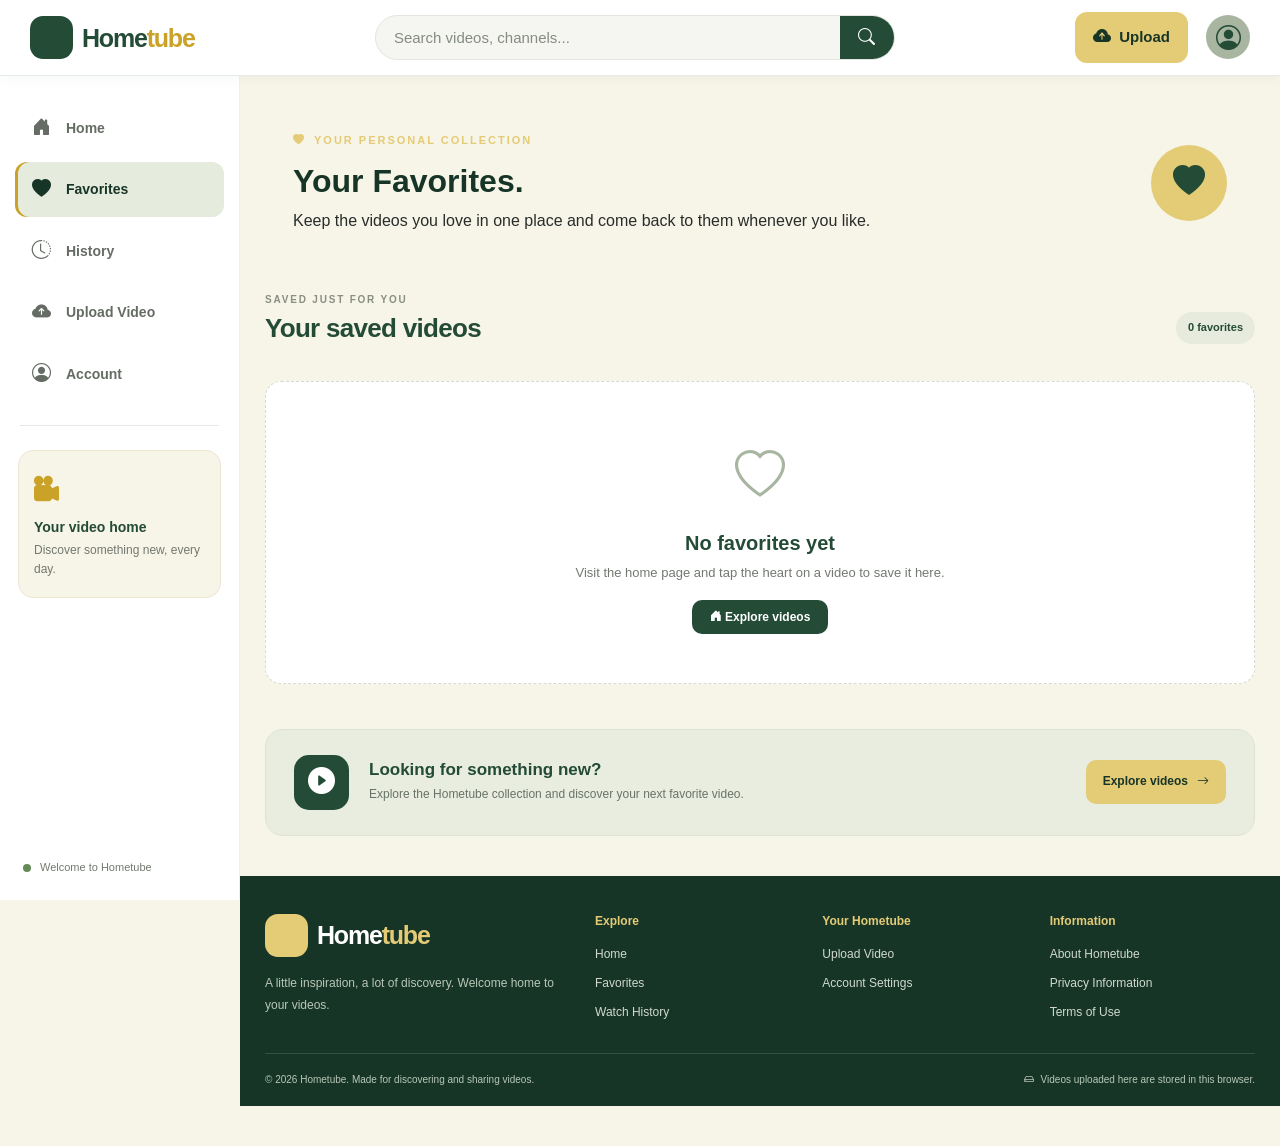
==== favorites.html @ 98486dd2 "first commit" ====
<!DOCTYPE html>
<html lang="en">

<head>
    <meta charset="UTF-8">
    <meta name="viewport" content="width=device-width, initial-scale=1.0">

    <title>Favorites | Hometube</title>
    <meta name="description" content="Watch your favorite videos saved on Hometube.">

    <!-- Bootstrap CSS -->
    <link href="https://cdn.jsdelivr.net/npm/bootstrap@5.3.3/dist/css/bootstrap.min.css" rel="stylesheet">

    <!-- Bootstrap Icons -->
    <link href="https://cdn.jsdelivr.net/npm/bootstrap-icons@1.11.3/font/bootstrap-icons.min.css" rel="stylesheet">

    <!-- Shared Hometube Design -->
    <link rel="stylesheet" href="home.css">

    <!-- Favorites Page Styles -->
    <link rel="stylesheet" href="favorites.css">
</head>

<body>

    <!-- HEADER -->
    <header class="main-header">

        <div class="header-left">

            <button class="menu-toggle" id="menuToggle" aria-label="Toggle navigation" aria-controls="sidebar" aria-expanded="false">
                <i class="bi bi-list"></i>
            </button>

            <a href="home.html" class="brand">
                <span class="brand-icon">
                    <i class="bi bi-house-play-fill"></i>
                </span>

                <span class="brand-name">
                    Home<span>tube</span>
                </span>
            </a>

        </div>

        <form class="search-form" id="searchForm" role="search">

            <input type="search" id="searchInput" placeholder="Search videos, channels..." aria-label="Search videos and channels">

            <button type="submit" aria-label="Search">
                <i class="bi bi-search"></i>
            </button>

        </form>

        <div class="header-actions">

            <a href="upload.html" class="upload-button">
                <i class="bi bi-cloud-arrow-up-fill"></i>
                <span>Upload</span>
            </a>

            <a href="index.html" class="profile-button" aria-label="Your account">
                <i class="bi bi-person-circle"></i>
            </a>

        </div>

    </header>


    <!-- PAGE LAYOUT -->
    <div class="app-layout">

        <!-- SIDEBAR -->
        <aside class="sidebar" id="sidebar">

            <nav class="sidebar-nav" aria-label="Main navigation">

                <a href="home.html" class="nav-link">
                    <i class="bi bi-house-door-fill"></i>
                    <span>Home</span>
                </a>

                <a href="favorites.html" class="nav-link active" aria-current="page">
                    <i class="bi bi-heart-fill"></i>
                    <span>Favorites</span>
                </a>

                <a href="history.html" class="nav-link">
                    <i class="bi bi-clock-history"></i>
                    <span>History</span>
                </a>

                <a href="upload.html" class="nav-link">
                    <i class="bi bi-cloud-arrow-up-fill"></i>
                    <span>Upload Video</span>
                </a>

                <a href="index.html" class="nav-link">
                    <i class="bi bi-person-circle"></i>
                    <span>Account</span>
                </a>

            </nav>

            <div class="sidebar-divider"></div>

            <div class="sidebar-note">
                <i class="bi bi-camera-reels-fill"></i>

                <h6>Your video home</h6>

                <p>
                    Discover something new, every day.
                </p>
            </div>

            <div class="sidebar-bottom">
                <span class="status-dot"></span>
                <span>Welcome to Hometube</span>
            </div>

        </aside>


        <!-- MAIN CONTENT -->
        <main class="main-content favorites-main">

            <!-- FAVORITES HEADER -->
            <section class="favorites-header">

                <div>
                    <p class="eyebrow">
                        <i class="bi bi-heart-fill"></i> YOUR PERSONAL COLLECTION
                    </p>

                    <h1 class="favorites-title">
                        Your <span>Favorites.</span>
                    </h1>

                    <p class="favorites-description">
                        Keep the videos you love in one place and come back to them whenever you like.
                    </p>
                </div>

                <div class="favorites-decoration" aria-hidden="true">
                    <i class="bi bi-heart-fill"></i>
                </div>

            </section>


            <!-- FAVORITES VIDEO SECTION -->
            <section class="videos-section">

                <div class="section-heading">

                    <div>
                        <p class="section-label">
                            SAVED JUST FOR YOU
                        </p>

                        <h2>Your saved videos</h2>
                    </div>

                    <span class="video-count favorites-count" id="favoritesCount">
                        Loading favorites...
                    </span>

                </div>


                <!-- Favorites are inserted here by favorites.js -->
                <div class="video-grid favorites-grid" id="favoritesGrid" aria-live="polite">

                    <div class="loading-message">
                        <div class="spinner-border text-success" role="status">
                            <span class="visually-hidden">
                                Loading favorites...
                            </span>
                        </div>

                        <p>Finding your favorite videos...</p>
                    </div>

                </div>


                <!-- EMPTY FAVORITES MESSAGE -->
                <div class="empty-state d-none" id="favoritesEmptyState">

                    <i class="bi bi-heart"></i>

                    <h3>No favorites yet</h3>

                    <p>
                        Visit the home page and tap the heart on a video to save it here.
                    </p>

                    <a href="index.html" class="reset-button">
                        <i class="bi bi-house-door-fill"></i> Explore videos
                    </a>

                </div>

            </section>


            <!-- DISCOVERY PROMOTION -->
            <section class="upload-promotion">

                <div class="promotion-icon">
                    <i class="bi bi-play-circle-fill"></i>
                </div>

                <div class="promotion-text">
                    <h3>Looking for something new?</h3>

                    <p>
                        Explore the Hometube collection and discover your next favorite video.
                    </p>
                </div>

                <a href="index.html" class="promotion-button">
                    Explore videos
                    <i class="bi bi-arrow-right"></i>
                </a>

            </section>


            <!-- FOOTER -->
            <footer class="main-footer">

                <div class="footer-top">

                    <div class="footer-brand">

                        <a href="index.html" class="brand footer-logo">
                            <span class="brand-icon">
                                <i class="bi bi-house-play-fill"></i>
                            </span>

                            <span class="brand-name">
                                Home<span>tube</span>
                            </span>
                        </a>

                        <p>
                            A little inspiration, a lot of discovery. Welcome home to your videos.
                        </p>

                    </div>

                    <div class="footer-links">
                        <h6>Explore</h6>
                        <a href="index.html">Home</a>
                        <a href="favorites.html">Favorites</a>
                        <a href="history.html">Watch History</a>
                    </div>

                    <div class="footer-links">
                        <h6>Your Hometube</h6>
                        <a href="upload.html">Upload Video</a>
                        <a href="account.html">Account Settings</a>
                    </div>

                    <div class="footer-links">
                        <h6>Information</h6>
                        <a href="#about">About Hometube</a>
                        <a href="#privacy">Privacy Information</a>
                        <a href="#terms">Terms of Use</a>
                    </div>

                </div>

                <div class="footer-bottom">

                    <p>
                        &copy; <span id="currentYear"></span> Hometube. Made for discovering and sharing videos.
                    </p>

                    <p class="local-storage-note">
                        <i class="bi bi-hdd"></i> Videos uploaded here are stored in this browser.
                    </p>

                </div>

            </footer>

        </main>

    </div>


    <!-- Bootstrap JavaScript -->
    <script src="https://cdn.jsdelivr.net/npm/bootstrap@5.3.3/dist/js/bootstrap.bundle.min.js"></script>

    <!-- Shared Video Library and Player -->
    <script src="home.js"></script>

    <!-- Favorites Page Functionality -->
    <script src="favorites.js"></script>

</body>

</html>
---- home.css ----
/* =========================================
   HOMETUBE - HOMEPAGE STYLES
   File: index.css
   ========================================= */


/* 1. COLOUR PALETTE */

:root {
    --mustard: #C9A227;
    --soft-mustard: #E4CB76;
    --sage: #A8B5A0;
    --forest: #234B36;
    --deep-forest: #173527;
    --white: #FFFFFF;
    --cream: #F7F4E8;
    --charcoal: #292D2A;
    --light-grey: #E8E8E2;
    --muted: #737970;
    --shadow: 0 5px 20px rgba(35, 75, 54, 0.08);
    --shadow-hover: 0 12px 28px rgba(35, 75, 54, 0.15);
    --radius: 16px;
    --header-height: 76px;
}


/* 2. GENERAL STYLES */

* {
    box-sizing: border-box;
}

html {
    scroll-behavior: smooth;
    scroll-padding-top: 90px;
}

body {
    margin: 0;
    background: var(--cream);
    color: var(--charcoal);
    font-family: "Segoe UI", Arial, sans-serif;
    font-size: 15px;
    line-height: 1.6;
}

button,
input,
textarea,
select {
    font: inherit;
}

button,
a {
    -webkit-tap-highlight-color: transparent;
}

button {
    cursor: pointer;
}

a {
    color: inherit;
    text-decoration: none;
}

a:focus-visible,
button:focus-visible,
input:focus-visible {
    outline: 3px solid var(--mustard);
    outline-offset: 3px;
}

img,
video {
    max-width: 100%;
}

.d-none {
    display: none !important;
}


/* 3. HEADER */

.main-header {
    position: sticky;
    top: 0;
    z-index: 1000;
    display: flex;
    align-items: center;
    justify-content: space-between;
    gap: 25px;
    min-height: var(--header-height);
    padding: 12px 30px;
    background: var(--white);
    border-bottom: 1px solid rgba(35, 75, 54, 0.10);
    box-shadow: 0 3px 12px rgba(35, 75, 54, 0.04);
}

.header-left,
.header-actions {
    display: flex;
    align-items: center;
    gap: 18px;
}

.brand {
    display: inline-flex;
    align-items: center;
    gap: 9px;
    flex-shrink: 0;
}

.brand-icon {
    display: grid;
    place-items: center;
    width: 43px;
    height: 43px;
    color: var(--white);
    background: var(--forest);
    border-radius: 13px;
    font-size: 24px;
    transition: transform 0.25s ease;
}

.brand:hover .brand-icon {
    transform: rotate(-5deg) scale(1.05);
}

.brand-name {
    color: var(--forest);
    font-size: 25px;
    font-weight: 800;
    letter-spacing: -1.2px;
}

.brand-name span {
    color: var(--mustard);
}

.menu-toggle {
    display: none;
    align-items: center;
    justify-content: center;
    width: 42px;
    height: 42px;
    color: var(--forest);
    background: var(--cream);
    border: none;
    border-radius: 12px;
    font-size: 24px;
}

.menu-toggle:hover {
    background: var(--sage);
}


/* 4. SEARCH BAR */

.search-form {
    display: flex;
    align-items: center;
    width: min(520px, 45%);
    height: 45px;
    overflow: hidden;
    background: #F5F6F2;
    border: 1px solid #E2E6DE;
    border-radius: 25px;
    transition: border-color 0.2s ease, box-shadow 0.2s ease;
}

.search-form:focus-within {
    border-color: var(--forest);
    box-shadow: 0 0 0 3px rgba(35, 75, 54, 0.08);
}

.search-form input {
    width: 100%;
    min-width: 0;
    height: 100%;
    padding: 0 18px;
    color: var(--charcoal);
    background: transparent;
    border: none;
    outline: none;
}

.search-form input:focus-visible {
    outline: none;
}

.search-form input::placeholder {
    color: #858B82;
}

.search-form button {
    display: grid;
    place-items: center;
    flex-shrink: 0;
    width: 54px;
    height: 100%;
    color: var(--white);
    background: var(--forest);
    border: none;
    font-size: 17px;
    transition: background 0.2s ease;
}

.search-form button:hover {
    background: var(--deep-forest);
}


/* 5. HEADER ACTIONS */

.upload-button {
    display: inline-flex;
    align-items: center;
    justify-content: center;
    gap: 8px;
    padding: 10px 17px;
    color: var(--deep-forest);
    background: var(--soft-mustard);
    border: 1px solid transparent;
    border-radius: 12px;
    font-weight: 700;
    white-space: nowrap;
    transition: background 0.2s ease, transform 0.2s ease;
}

.upload-button:hover {
    background: var(--mustard);
    transform: translateY(-2px);
}

.upload-button i {
    font-size: 18px;
}

.profile-button {
    display: grid;
    place-items: center;
    width: 44px;
    height: 44px;
    color: var(--forest);
    background: var(--sage);
    border-radius: 50%;
    font-size: 25px;
    transition: background 0.2s ease;
}

.profile-button:hover {
    color: var(--white);
    background: var(--forest);
}


/* 6. PAGE LAYOUT */

.app-layout {
    display: flex;
    align-items: stretch;
    min-height: calc(100vh - var(--header-height));
}


/* 7. SIDEBAR */

.sidebar {
    position: sticky;
    top: var(--header-height);
    align-self: flex-start;
    display: flex;
    flex-direction: column;
    width: 240px;
    min-width: 240px;
    height: calc(100vh - var(--header-height));
    padding: 25px 15px 18px;
    overflow-y: auto;
    background: var(--white);
    border-right: 1px solid rgba(35, 75, 54, 0.08);
}

.sidebar-nav {
    display: flex;
    flex-direction: column;
    gap: 7px;
}

.sidebar .nav-link {
    display: flex;
    align-items: center;
    gap: 14px;
    min-height: 48px;
    padding: 12px 15px;
    color: #656C64;
    border-radius: 12px;
    font-size: 14px;
    font-weight: 600;
    transition: background 0.2s ease, color 0.2s ease, transform 0.2s ease;
}

.sidebar .nav-link i {
    width: 22px;
    font-size: 19px;
    text-align: center;
}

.sidebar .nav-link:hover {
    color: var(--forest);
    background: #F0F3EC;
    transform: translateX(2px);
}

.sidebar .nav-link.active {
    color: var(--deep-forest);
    background: #E5EBDD;
    box-shadow: inset 3px 0 0 var(--mustard);
    font-weight: 800;
}

.sidebar-divider {
    height: 1px;
    margin: 24px 5px;
    background: var(--light-grey);
}

.sidebar-note {
    margin: 0 3px;
    padding: 18px 15px;
    background: var(--cream);
    border: 1px solid #ECE6D3;
    border-radius: 15px;
}

.sidebar-note>i {
    color: var(--mustard);
    font-size: 25px;
}

.sidebar-note h6 {
    margin: 10px 0 5px;
    color: var(--forest);
    font-size: 14px;
    font-weight: 800;
}

.sidebar-note p {
    margin: 0;
    color: var(--muted);
    font-size: 12px;
    line-height: 1.6;
}

.sidebar-bottom {
    display: flex;
    align-items: center;
    gap: 9px;
    margin-top: auto;
    padding: 25px 8px 5px;
    color: var(--muted);
    font-size: 11px;
}

.status-dot {
    width: 8px;
    height: 8px;
    flex-shrink: 0;
    background: #648B57;
    border-radius: 50%;
}


/* 8. MAIN CONTENT */

.main-content {
    flex: 1;
    min-width: 0;
    padding: 28px 32px 0;
}


/* 9. WELCOME SECTION */

.welcome-section {
    position: relative;
    display: flex;
    align-items: center;
    justify-content: space-between;
    gap: 25px;
    min-height: 210px;
    padding: 35px 40px;
    margin-bottom: 30px;
    overflow: hidden;
    background: var(--forest);
    border-radius: 22px;
    box-shadow: var(--shadow);
}

.welcome-section::before {
    position: absolute;
    content: "";
    width: 260px;
    height: 260px;
    right: 100px;
    top: -150px;
    border: 1px solid rgba(255, 255, 255, 0.12);
    border-radius: 50%;
}

.welcome-section::after {
    position: absolute;
    content: "";
    width: 310px;
    height: 310px;
    right: -90px;
    bottom: -220px;
    border: 1px solid rgba(255, 255, 255, 0.12);
    border-radius: 50%;
}

.welcome-text {
    position: relative;
    z-index: 1;
    max-width: 640px;
}

.eyebrow {
    display: flex;
    align-items: center;
    gap: 8px;
    margin: 0 0 12px;
    color: var(--soft-mustard);
    font-size: 11px;
    font-weight: 800;
    letter-spacing: 2px;
}

.welcome-section h1 {
    margin: 0 0 12px;
    color: var(--white);
    font-size: clamp(28px, 3vw, 42px);
    font-weight: 800;
    letter-spacing: -1.5px;
    line-height: 1.2;
}

.welcome-section h1 span {
    color: var(--soft-mustard);
}

.welcome-description {
    max-width: 510px;
    margin: 0;
    color: #D9E2D8;
    font-size: 14px;
    line-height: 1.8;
}

.welcome-decoration {
    position: relative;
    z-index: 1;
    display: grid;
    place-items: center;
    flex-shrink: 0;
    width: 125px;
    height: 125px;
    color: var(--deep-forest);
    background: var(--soft-mustard);
    border: 9px solid rgba(255, 255, 255, 0.12);
    border-radius: 50%;
    font-size: 65px;
    box-shadow: 0 12px 35px rgba(0, 0, 0, 0.15);
    transform: rotate(-8deg);
}


/* 10. CATEGORY FILTERS */

.category-section {
    margin-bottom: 35px;
}

.category-list {
    display: flex;
    align-items: center;
    gap: 10px;
    padding: 2px 0 8px;
    overflow-x: auto;
    scrollbar-width: thin;
    scrollbar-color: var(--sage) transparent;
}

.category-button {
    align-items: center;
    justify-content: center;
    gap: 7px;
    min-height: 39px;
    padding: 9px 17px;
    color: var(--forest);
    background-color: var(--forest);
    border: 1px solid var(--forest);
    border-radius: 100px;
    font-size: 10px;
    font-weight: 700;
    transition: color;
}

.category-button:hover {
    color: var(--forest);
    border-color: var(--sage);
    transform: translateY(-1px);
}

.category-button.active {
    color: var(--white);
    background: var(--forest);
    border-color: var(--forest);
}

.category-button i {
    font-size: 14px;
}


/* 11. VIDEO SECTION HEADING */

.videos-section {
    margin-bottom: 45px;
}

.section-heading {
    display: flex;
    align-items: flex-end;
    justify-content: space-between;
    gap: 15px;
    margin-bottom: 22px;
}

.section-label {
    margin: 0 0 5px;
    color: #8A8F82;
    font-size: 10px;
    font-weight: 800;
    letter-spacing: 1.8px;
}

.section-heading h2 {
    margin: 0;
    color: var(--forest);
    font-size: 26px;
    font-weight: 800;
    letter-spacing: -0.7px;
}

.video-count {
    padding: 7px 12px;
    color: var(--forest);
    background: #E6EBDD;
    border-radius: 20px;
    font-size: 11px;
    font-weight: 800;
    white-space: nowrap;
}


/* 12. VIDEO GRID */

.video-grid {
    display: grid;
    grid-template-columns: repeat(4, minmax(0, 1fr));
    gap: 28px 20px;
}


/* Loading state */

.loading-message {
    display: flex;
    flex-direction: column;
    align-items: center;
    justify-content: center;
    gap: 12px;
    grid-column: 1 / -1;
    min-height: 230px;
    color: var(--muted);
    text-align: center;
}

.loading-message p {
    margin: 0;
    font-size: 13px;
}


/* 13. VIDEO CARD
   These styles support the cards rendered by index.js.
*/

.video-card {
    min-width: 0;
    overflow: hidden;
    background: var(--white);
    border: 1px solid rgba(35, 75, 54, 0.07);
    border-radius: var(--radius);
    box-shadow: 0 3px 12px rgba(35, 75, 54, 0.035);
    transition: transform 0.25s ease, box-shadow 0.25s ease, border-color 0.25s ease;
}

.video-card:hover {
    transform: translateY(-5px);
    border-color: rgba(35, 75, 54, 0.15);
    box-shadow: var(--shadow-hover);
}

.video-thumbnail {
    position: relative;
    display: block;
    width: 100%;
    aspect-ratio: 16 / 9;
    overflow: hidden;
    background: #E1E5DA;
    border: none;
    padding: 0;
    text-align: left;
}

.video-thumbnail img {
    display: block;
    width: 100%;
    height: 100%;
    object-fit: cover;
    transition: transform 0.4s ease;
}

.video-card:hover .video-thumbnail img {
    transform: scale(1.045);
}

.video-thumbnail:focus-visible {
    outline-offset: -4px;
}

.video-duration {
    position: absolute;
    right: 9px;
    bottom: 9px;
    padding: 3px 7px;
    color: var(--white);
    background: rgba(23, 35, 27, 0.88);
    border-radius: 5px;
    font-size: 10px;
    font-weight: 800;
    line-height: 1.4;
}

.video-card-body {
    padding: 14px 13px 15px;
}

.video-card-top {
    display: flex;
    align-items: flex-start;
    gap: 10px;
}

.channel-avatar {
    display: grid;
    place-items: center;
    flex-shrink: 0;
    width: 36px;
    height: 36px;
    overflow: hidden;
    color: var(--forest);
    background: #E5EBDD;
    border-radius: 50%;
    font-size: 16px;
    font-weight: 800;
}

.channel-avatar img {
    width: 100%;
    height: 100%;
    object-fit: cover;
}

.video-card-info {
    flex: 1;
    min-width: 0;
}

.video-title {
    display: -webkit-box;
    margin: 0 0 7px;
    overflow: hidden;
    color: var(--charcoal);
    font-size: 13px;
    font-weight: 800;
    line-height: 1.5;
    -webkit-box-orient: vertical;
    -webkit-line-clamp: 2;
    line-clamp: 2;
}

.video-title a:hover {
    color: var(--forest);
}

.channel-name {
    margin: 0 0 4px;
    overflow: hidden;
    color: #737970;
    font-size: 11px;
    text-overflow: ellipsis;
    white-space: nowrap;
}

.video-meta {
    display: flex;
    align-items: center;
    flex-wrap: wrap;
    gap: 5px;
    color: #858B82;
    font-size: 10px;
}

.video-meta .meta-dot {
    color: var(--mustard);
    font-weight: 900;
}

.video-card-actions {
    display: flex;
    align-items: center;
    justify-content: space-between;
    gap: 8px;
    margin-top: 13px;
    padding-top: 11px;
    border-top: 1px solid #F0F1EC;
}

.video-category-tag {
    display: inline-block;
    max-width: 70%;
    padding: 4px 9px;
    overflow: hidden;
    color: var(--forest);
    background: #EEF2E9;
    border-radius: 6px;
    font-size: 10px;
    font-weight: 700;
    text-overflow: ellipsis;
    white-space: nowrap;
}

.video-action-buttons {
    display: flex;
    align-items: center;
    gap: 5px;
}

.video-action-button {
    display: grid;
    place-items: center;
    width: 31px;
    height: 31px;
    color: #6E766B;
    background: transparent;
    border: none;
    border-radius: 50%;
    font-size: 17px;
    transition: color 0.2s ease, background 0.2s ease;
}

.video-action-button:hover {
    color: var(--forest);
    background: #EDF1E9;
}

.video-action-button.favourited {
    color: #B44C45;
}

.video-action-button.favourited:hover {
    background: #FBEAE8;
}


/* 14. EMPTY STATE */

.empty-state {
    padding: 55px 20px;
    margin: 15px 0 35px;
    background: var(--white);
    border: 1px dashed #D5DCCF;
    border-radius: var(--radius);
    text-align: center;
}

.empty-state>i {
    display: inline-block;
    margin-bottom: 14px;
    color: var(--sage);
    font-size: 50px;
}

.empty-state h3 {
    margin-bottom: 8px;
    color: var(--forest);
    font-size: 20px;
    font-weight: 800;
}

.empty-state p {
    margin-bottom: 20px;
    color: var(--muted);
    font-size: 13px;
}

.reset-button {
    padding: 10px 18px;
    color: var(--white);
    background: var(--forest);
    border: none;
    border-radius: 10px;
    font-size: 12px;
    font-weight: 700;
}

.reset-button:hover {
    background: var(--deep-forest);
}


/* 15. UPLOAD PROMOTION */

.upload-promotion {
    display: flex;
    align-items: center;
    gap: 20px;
    padding: 25px 28px;
    margin-bottom: 40px;
    background: #E8EDDF;
    border: 1px solid #DCE5D3;
    border-radius: 18px;
}

.promotion-icon {
    display: grid;
    place-items: center;
    flex-shrink: 0;
    width: 55px;
    height: 55px;
    color: var(--white);
    background: var(--forest);
    border-radius: 15px;
    font-size: 27px;
}

.promotion-text {
    flex: 1;
    min-width: 0;
}

.promotion-text h3 {
    margin: 0 0 4px;
    color: var(--forest);
    font-size: 17px;
    font-weight: 800;
}

.promotion-text p {
    margin: 0;
    color: #687367;
    font-size: 12px;
}

.promotion-button {
    display: inline-flex;
    align-items: center;
    justify-content: center;
    gap: 9px;
    flex-shrink: 0;
    padding: 12px 17px;
    color: var(--deep-forest);
    background: var(--soft-mustard);
    border-radius: 10px;
    font-size: 12px;
    font-weight: 800;
    transition: background 0.2s ease, transform 0.2s ease;
}

.promotion-button:hover {
    color: var(--deep-forest);
    background: var(--mustard);
    transform: translateY(-2px);
}


/* 16. FOOTER */

.main-footer {
    margin: 0 -32px;
    padding: 38px 32px 0;
    color: #E6EBE4;
    background: var(--deep-forest);
}

.footer-top {
    display: grid;
    grid-template-columns: 1.5fr 1fr 1fr 1fr;
    gap: 35px;
    padding-bottom: 30px;
}

.footer-brand {
    max-width: 290px;
}

.footer-logo .brand-icon {
    color: var(--deep-forest);
    background: var(--soft-mustard);
}

.footer-logo .brand-name {
    color: var(--white);
}

.footer-logo .brand-name span {
    color: var(--soft-mustard);
}

.footer-brand>p {
    margin: 15px 0 0;
    color: #B8C7B8;
    font-size: 12px;
    line-height: 1.9;
}

.footer-links {
    display: flex;
    flex-direction: column;
    align-items: flex-start;
    gap: 10px;
}

.footer-links h6 {
    margin: 0 0 7px;
    color: var(--soft-mustard);
    font-size: 12px;
    font-weight: 800;
}

.footer-links a {
    color: #D0D9CF;
    font-size: 12px;
    transition: color 0.2s ease;
}

.footer-links a:hover {
    color: var(--soft-mustard);
}

.footer-bottom {
    display: flex;
    align-items: center;
    justify-content: space-between;
    flex-wrap: wrap;
    gap: 12px;
    padding: 18px 0;
    border-top: 1px solid rgba(255, 255, 255, 0.13);
}

.footer-bottom p {
    margin: 0;
    color: #B8C7B8;
    font-size: 10px;
}

.local-storage-note {
    display: flex;
    align-items: center;
    gap: 7px;
}


/* 17. RESPONSIVE: SMALL DESKTOPS */

@media (max-width: 1350px) {
    .video-grid {
        grid-template-columns: repeat(3, minmax(0, 1fr));
    }
    .main-content {
        padding-right: 25px;
        padding-left: 25px;
    }
    .main-footer {
        margin-right: -25px;
        margin-left: -25px;
        padding-right: 25px;
        padding-left: 25px;
    }
    .footer-top {
        gap: 22px;
    }
}


/* 18. RESPONSIVE: TABLETS */

@media (max-width: 1050px) {
     :root {
        --header-height: 70px;
    }
    .main-header {
        gap: 15px;
        padding: 10px 20px;
    }
    .sidebar {
        width: 210px;
        min-width: 210px;
    }
    .brand-name {
        font-size: 22px;
    }
    .video-grid {
        grid-template-columns: repeat(2, minmax(0, 1fr));
    }
    .welcome-section {
        padding: 30px;
    }
    .welcome-decoration {
        width: 95px;
        height: 95px;
        font-size: 50px;
    }
    .footer-top {
        grid-template-columns: repeat(2, minmax(0, 1fr));
    }
}


/* 19. RESPONSIVE: MOBILE */

@media (max-width: 768px) {
     :root {
        --header-height: 66px;
    }
    .main-header {
        gap: 10px;
        padding: 10px 14px;
    }
    .header-left {
        gap: 9px;
    }
    .menu-toggle {
        display: flex;
        width: 37px;
        height: 37px;
        flex-shrink: 0;
    }
    .brand {
        gap: 6px;
    }
    .brand-icon {
        width: 35px;
        height: 35px;
        border-radius: 10px;
        font-size: 20px;
    }
    .brand-name {
        font-size: 19px;
        letter-spacing: -0.8px;
    }
    .search-form {
        width: auto;
        flex: 1;
        min-width: 0;
        height: 39px;
    }
    .search-form input {
        padding: 0 10px;
        font-size: 12px;
    }
    .search-form button {
        width: 39px;
        font-size: 15px;
    }
    .header-actions {
        gap: 8px;
    }
    .upload-button {
        width: 39px;
        height: 39px;
        padding: 0;
        border-radius: 11px;
    }
    .upload-button span {
        display: none;
    }
    .upload-button i {
        font-size: 19px;
    }
    .profile-button {
        width: 37px;
        height: 37px;
        font-size: 22px;
    }
    .app-layout {
        position: relative;
    }
    .sidebar {
        position: fixed;
        top: var(--header-height);
        left: 0;
        z-index: 900;
        width: 255px;
        min-width: 255px;
        height: calc(100vh - var(--header-height));
        box-shadow: 8px 10px 25px rgba(0, 0, 0, 0.12);
        transform: translateX(-110%);
        visibility: hidden;
        transition: transform 0.25s ease, visibility 0.25s ease;
    }
    .sidebar.open {
        transform: translateX(0);
        visibility: visible;
    }
    .main-content {
        width: 100%;
        padding: 20px 18px 0;
    }
    .welcome-section {
        min-height: 190px;
        padding: 27px 23px;
        margin-bottom: 25px;
        border-radius: 18px;
    }
    .welcome-section h1 {
        font-size: clamp(25px, 5vw, 34px);
    }
    .welcome-description {
        font-size: 12px;
    }
    .welcome-decoration {
        width: 70px;
        height: 70px;
        border-width: 5px;
        font-size: 38px;
    }
    .eyebrow {
        font-size: 9px;
        letter-spacing: 1.2px;
    }
    .category-section {
        margin-bottom: 27px;
    }
    .section-heading h2 {
        font-size: 22px;
    }
    .video-grid {
        gap: 22px 15px;
    }
    .video-card-body {
        padding: 12px 10px;
    }
    .channel-avatar {
        width: 31px;
        height: 31px;
    }
    .video-title {
        font-size: 12px;
    }
    .main-footer {
        margin-right: -18px;
        margin-left: -18px;
        padding-right: 22px;
        padding-left: 22px;
    }
    .upload-promotion {
        gap: 13px;
        padding: 20px;
    }
    .promotion-icon {
        width: 45px;
        height: 45px;
        font-size: 23px;
    }
    .promotion-text h3 {
        font-size: 14px;
    }
    .promotion-text p {
        font-size: 11px;
    }
    .promotion-button {
        padding: 10px 12px;
        font-size: 11px;
    }
}


/* 20. RESPONSIVE: SMALL PHONES */

@media (max-width: 480px) {
    .main-header {
        gap: 8px;
        padding-right: 10px;
        padding-left: 10px;
    }
    .brand-name {
        font-size: 17px;
    }
    .brand-icon {
        width: 31px;
        height: 31px;
        font-size: 18px;
    }
    .header-left {
        gap: 6px;
    }
    .menu-toggle {
        width: 32px;
        height: 34px;
        font-size: 21px;
    }
    .header-actions {
        gap: 5px;
    }
    .upload-button {
        width: 34px;
        height: 35px;
    }
    .profile-button {
        width: 33px;
        height: 33px;
        font-size: 20px;
    }
    .search-form {
        height: 35px;
    }
    .search-form input {
        padding: 0 8px;
        font-size: 11px;
    }
    .search-form button {
        width: 32px;
        font-size: 13px;
    }
    .main-content {
        padding: 15px 12px 0;
    }
    .welcome-section {
        min-height: 175px;
        padding: 23px 18px;
    }
    .welcome-section h1 {
        font-size: 25px;
        letter-spacing: -0.8px;
    }
    .welcome-description {
        max-width: 240px;
        font-size: 11px;
    }
    .welcome-decoration {
        position: absolute;
        right: -12px;
        bottom: -12px;
        width: 64px;
        height: 64px;
        opacity: 0.8;
        font-size: 34px;
    }
    .category-button {
        min-height: 35px;
        padding: 8px 13px;
        font-size: 11px;
    }
    .section-heading {
        align-items: center;
        gap: 8px;
    }
    .section-heading h2 {
        font-size: 20px;
    }
    .section-label {
        font-size: 9px;
        letter-spacing: 1px;
    }
    .video-count {
        padding: 6px 9px;
        font-size: 10px;
    }
    .video-grid {
        grid-template-columns: minmax(0, 1fr);
        gap: 22px;
    }
    .video-card-body {
        padding: 14px;
    }
    .video-title {
        font-size: 14px;
    }
    .channel-name {
        font-size: 12px;
    }
    .video-meta {
        font-size: 11px;
    }
    .video-thumbnail {
        aspect-ratio: 16 / 9;
    }
    .upload-promotion {
        flex-wrap: wrap;
        padding: 18px;
    }
    .promotion-text {
        flex-basis: calc(100% - 65px);
    }
    .promotion-button {
        width: 100%;
    }
    .main-footer {
        margin-right: -12px;
        margin-left: -12px;
        padding: 28px 18px 0;
    }
    .footer-top {
        grid-template-columns: repeat(2, minmax(0, 1fr));
        gap: 28px 20px;
    }
    .footer-brand {
        grid-column: 1 / -1;
    }
    .footer-bottom {
        align-items: flex-start;
        flex-direction: column;
    }
    .footer-bottom p {
        line-height: 1.7;
    }
}


/* 21. REDUCED MOTION ACCESSIBILITY */

@media (prefers-reduced-motion: reduce) {
    *,
    *::before,
    *::after {
        scroll-behavior: auto !important;
        animation-duration: 0.01ms !important;
        animation-iteration-count: 1 !important;
        transition-duration: 0.01ms !important;
    }
}
---- favorites.css ----
/* ========================================
   HOMETUBE - FAVORITES PAGE
   File: favorites.css
======================================== */


/* Main favorites layout */

.favorites-main {
    padding-bottom: 40px;
}


/* Favorites heading */

.favorites-header {
    display: flex;
    justify-content: space-between;
    align-items: center;
    gap: 20px;
    margin-bottom: 30px;
    padding: 28px;
    background: var(--cream, #F7F4E8);
    border-radius: 16px;
}

.favorites-title {
    margin: 0 0 8px;
    color: var(--deep-forest, #173527);
    font-size: 2rem;
    font-weight: 700;
}

.favorites-description {
    margin: 0;
    color: var(--charcoal, #292D2A);
    font-size: 1rem;
    line-height: 1.6;
}

.favorites-decoration {
    display: flex;
    align-items: center;
    justify-content: center;
    flex-shrink: 0;
    width: 76px;
    height: 76px;
    color: var(--forest, #234B36);
    background: var(--soft-mustard, #E4CB76);
    border-radius: 50%;
    font-size: 2rem;
}


/* Favorites section */

.favorites-section {
    margin-top: 24px;
}

.favorites-section .section-header {
    display: flex;
    justify-content: space-between;
    align-items: center;
    gap: 12px;
    margin-bottom: 20px;
}

.favorites-count {
    color: var(--forest, #234B36);
    font-weight: 600;
}


/* Video grid */

.favorites-grid {
    display: grid;
    grid-template-columns: repeat(3, minmax(0, 1fr));
    gap: 24px;
    width: 100%;
}


/* Make cards fit their grid columns */

.favorites-grid .video-card {
    min-width: 0;
    width: 100%;
}


/* Empty favorites message */

.favorites-empty {
    grid-column: 1 / -1;
    padding: 50px 20px;
    text-align: center;
    color: var(--charcoal, #292D2A);
}

.favorites-empty>i {
    display: block;
    margin-bottom: 18px;
    color: var(--sage, #A8B5A0);
    font-size: 3rem;
}

.favorites-empty h2 {
    margin-bottom: 10px;
    color: var(--deep-forest, #173527);
    font-size: 1.5rem;
}

.favorites-empty p {
    margin-bottom: 22px;
    line-height: 1.6;
}

.favorites-browse-button {
    display: inline-block;
    padding: 12px 22px;
    color: #fff;
    background: var(--forest, #234B36);
    border-radius: 8px;
    text-decoration: none;
    font-weight: 600;
    transition: background 0.2s ease;
}

.favorites-browse-button:hover {
    color: #fff;
    background: var(--deep-forest, #173527);
}


/* Tablet */

@media (max-width: 1100px) {
    .favorites-grid {
        grid-template-columns: repeat(2, minmax(0, 1fr));
        gap: 20px;
    }
    .favorites-header {
        padding: 24px;
    }
}


/* Mobile */

@media (max-width: 600px) {
    .favorites-main {
        padding-right: 14px;
        padding-left: 14px;
    }
    .favorites-header {
        padding: 20px;
        gap: 12px;
        border-radius: 12px;
    }
    .favorites-title {
        font-size: 1.5rem;
    }
    .favorites-description {
        font-size: 0.9rem;
    }
    .favorites-decoration {
        width: 52px;
        height: 52px;
        font-size: 1.5rem;
    }
    .favorites-grid {
        grid-template-columns: minmax(0, 1fr);
        gap: 20px;
    }
    .favorites-section .section-header {
        align-items: flex-start;
        flex-direction: column;
    }
}


/* Smaller phones */

@media (max-width: 380px) {
    .favorites-header {
        padding: 16px;
    }
    .favorites-title {
        font-size: 1.3rem;
    }
    .favorites-decoration {
        width: 44px;
        height: 44px;
        font-size: 1.25rem;
    }
}
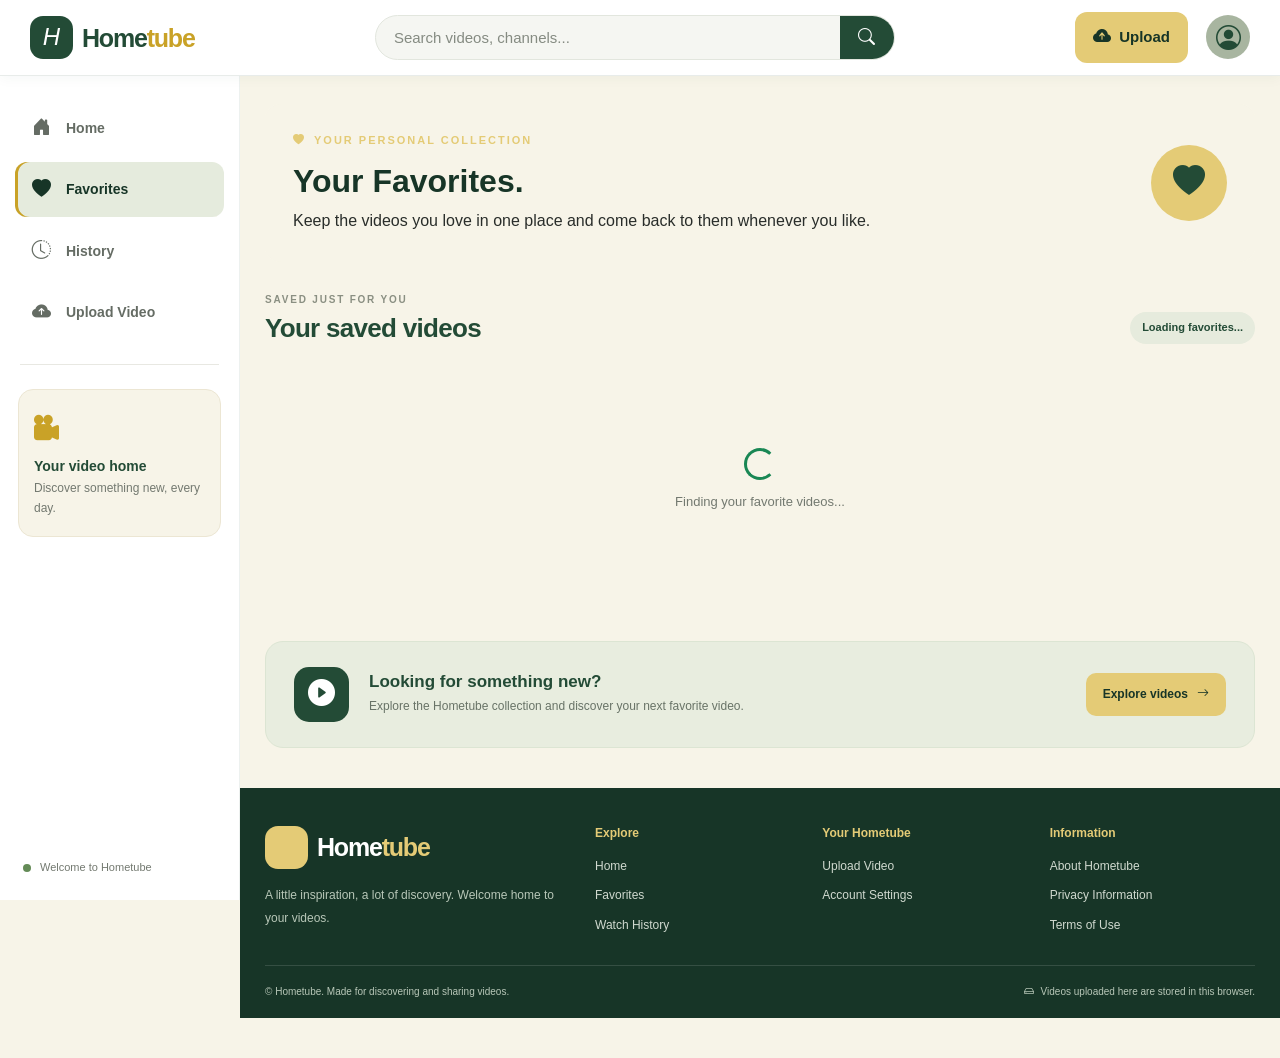
==== commit 1145d2b0: "Corrections had been made. Pull and Confirm." ====
--- a/favorites.html
+++ b/favorites.html
@@ -15,7 +15,7 @@
     <link href="https://cdn.jsdelivr.net/npm/bootstrap-icons@1.11.3/font/bootstrap-icons.min.css" rel="stylesheet">
 
     <!-- Shared Hometube Design -->
-    <link rel="stylesheet" href="home.css">
+    <link rel="stylesheet" href="index.css">
 
     <!-- Favorites Page Styles -->
     <link rel="stylesheet" href="favorites.css">
@@ -34,7 +34,7 @@
 
             <a href="home.html" class="brand">
                 <span class="brand-icon">
-                    <i class="bi bi-house-play-fill"></i>
+                    <i class="bi bi-house-play-fill">H</i>
                 </span>
 
                 <span class="brand-name">
@@ -78,7 +78,7 @@
 
             <nav class="sidebar-nav" aria-label="Main navigation">
 
-                <a href="home.html" class="nav-link">
+                <a href="index.html" class="nav-link">
                     <i class="bi bi-house-door-fill"></i>
                     <span>Home</span>
                 </a>
@@ -98,10 +98,10 @@
                     <span>Upload Video</span>
                 </a>
 
-                <a href="index.html" class="nav-link">
+                <!-- <a href="index.html" class="nav-link">
                     <i class="bi bi-person-circle"></i>
                     <span>Account</span>
-                </a>
+                </a> -->
 
             </nav>
 
--- a/index.css
+++ b/index.css
@@ -0,0 +1,1358 @@
+/* =========================================
+   HOMETUBE - HOMEPAGE STYLES
+   File: index.css
+   ========================================= */
+
+
+/* 1. COLOUR PALETTE */
+
+:root {
+    --mustard: #C9A227;
+    --soft-mustard: #E4CB76;
+    --sage: #A8B5A0;
+    --forest: #234B36;
+    --deep-forest: #173527;
+    --white: #FFFFFF;
+    --cream: #F7F4E8;
+    --charcoal: #292D2A;
+    --light-grey: #E8E8E2;
+    --muted: #737970;
+    --shadow: 0 5px 20px rgba(35, 75, 54, 0.08);
+    --shadow-hover: 0 12px 28px rgba(35, 75, 54, 0.15);
+    --radius: 16px;
+    --header-height: 76px;
+}
+
+
+/* 2. GENERAL STYLES */
+
+* {
+    box-sizing: border-box;
+}
+
+html {
+    scroll-behavior: smooth;
+    scroll-padding-top: 90px;
+}
+
+body {
+    margin: 0;
+    background: var(--cream);
+    color: var(--charcoal);
+    font-family: "Segoe UI", Arial, sans-serif;
+    font-size: 15px;
+    line-height: 1.6;
+}
+
+button,
+input,
+textarea,
+select {
+    font: inherit;
+}
+
+button,
+a {
+    -webkit-tap-highlight-color: transparent;
+}
+
+button {
+    cursor: pointer;
+}
+
+a {
+    color: inherit;
+    text-decoration: none;
+}
+
+a:focus-visible,
+button:focus-visible,
+input:focus-visible {
+    outline: 3px solid var(--mustard);
+    outline-offset: 3px;
+}
+
+img,
+video {
+    max-width: 100%;
+}
+
+.d-none {
+    display: none !important;
+}
+
+
+/* 3. HEADER */
+
+.main-header {
+    position: sticky;
+    top: 0;
+    z-index: 1000;
+    display: flex;
+    align-items: center;
+    justify-content: space-between;
+    gap: 25px;
+    min-height: var(--header-height);
+    padding: 12px 30px;
+    background: var(--white);
+    border-bottom: 1px solid rgba(35, 75, 54, 0.10);
+    box-shadow: 0 3px 12px rgba(35, 75, 54, 0.04);
+}
+
+.header-left,
+.header-actions {
+    display: flex;
+    align-items: center;
+    gap: 18px;
+}
+
+.brand {
+    display: inline-flex;
+    align-items: center;
+    gap: 9px;
+    flex-shrink: 0;
+}
+
+.brand-icon {
+    display: grid;
+    place-items: center;
+    width: 43px;
+    height: 43px;
+    color: var(--white);
+    background: var(--forest);
+    border-radius: 13px;
+    font-size: 24px;
+    transition: transform 0.25s ease;
+}
+
+.brand:hover .brand-icon {
+    transform: rotate(-5deg) scale(1.05);
+}
+
+.brand-name {
+    color: var(--forest);
+    font-size: 25px;
+    font-weight: 800;
+    letter-spacing: -1.2px;
+}
+
+.brand-name span {
+    color: var(--mustard);
+}
+
+.menu-toggle {
+    display: none;
+    align-items: center;
+    justify-content: center;
+    width: 42px;
+    height: 42px;
+    color: var(--forest);
+    background: var(--cream);
+    border: none;
+    border-radius: 12px;
+    font-size: 24px;
+}
+
+.menu-toggle:hover {
+    background: var(--sage);
+}
+
+
+/* 4. SEARCH BAR */
+
+.search-form {
+    display: flex;
+    align-items: center;
+    width: min(520px, 45%);
+    height: 45px;
+    overflow: hidden;
+    background: #F5F6F2;
+    border: 1px solid #E2E6DE;
+    border-radius: 25px;
+    transition: border-color 0.2s ease, box-shadow 0.2s ease;
+}
+
+.search-form:focus-within {
+    border-color: var(--forest);
+    box-shadow: 0 0 0 3px rgba(35, 75, 54, 0.08);
+}
+
+.search-form input {
+    width: 100%;
+    min-width: 0;
+    height: 100%;
+    padding: 0 18px;
+    color: var(--charcoal);
+    background: transparent;
+    border: none;
+    outline: none;
+}
+
+.search-form input:focus-visible {
+    outline: none;
+}
+
+.search-form input::placeholder {
+    color: #858B82;
+}
+
+.search-form button {
+    display: grid;
+    place-items: center;
+    flex-shrink: 0;
+    width: 54px;
+    height: 100%;
+    color: var(--white);
+    background: var(--forest);
+    border: none;
+    font-size: 17px;
+    transition: background 0.2s ease;
+}
+
+.search-form button:hover {
+    background: var(--deep-forest);
+}
+
+
+/* 5. HEADER ACTIONS */
+
+.upload-button {
+    display: inline-flex;
+    align-items: center;
+    justify-content: center;
+    gap: 8px;
+    padding: 10px 17px;
+    color: var(--deep-forest);
+    background: var(--soft-mustard);
+    border: 1px solid transparent;
+    border-radius: 12px;
+    font-weight: 700;
+    white-space: nowrap;
+    transition: background 0.2s ease, transform 0.2s ease;
+}
+
+.upload-button:hover {
+    background: var(--mustard);
+    transform: translateY(-2px);
+}
+
+.upload-button i {
+    font-size: 18px;
+}
+
+.profile-button {
+    display: grid;
+    place-items: center;
+    width: 44px;
+    height: 44px;
+    color: var(--forest);
+    background: var(--sage);
+    border-radius: 50%;
+    font-size: 25px;
+    transition: background 0.2s ease;
+}
+
+.profile-button:hover {
+    color: var(--white);
+    background: var(--forest);
+}
+
+
+/* 6. PAGE LAYOUT */
+
+.app-layout {
+    display: flex;
+    align-items: stretch;
+    min-height: calc(100vh - var(--header-height));
+}
+
+
+/* 7. SIDEBAR */
+
+.sidebar {
+    position: sticky;
+    top: var(--header-height);
+    align-self: flex-start;
+    display: flex;
+    flex-direction: column;
+    width: 240px;
+    min-width: 240px;
+    height: calc(100vh - var(--header-height));
+    padding: 25px 15px 18px;
+    overflow-y: auto;
+    background: var(--white);
+    border-right: 1px solid rgba(35, 75, 54, 0.08);
+}
+
+.sidebar-nav {
+    display: flex;
+    flex-direction: column;
+    gap: 7px;
+}
+
+.sidebar .nav-link {
+    display: flex;
+    align-items: center;
+    gap: 14px;
+    min-height: 48px;
+    padding: 12px 15px;
+    color: #656C64;
+    border-radius: 12px;
+    font-size: 14px;
+    font-weight: 600;
+    transition: background 0.2s ease, color 0.2s ease, transform 0.2s ease;
+}
+
+.sidebar .nav-link i {
+    width: 22px;
+    font-size: 19px;
+    text-align: center;
+}
+
+.sidebar .nav-link:hover {
+    color: var(--forest);
+    background: #F0F3EC;
+    transform: translateX(2px);
+}
+
+.sidebar .nav-link.active {
+    color: var(--deep-forest);
+    background: #E5EBDD;
+    box-shadow: inset 3px 0 0 var(--mustard);
+    font-weight: 800;
+}
+
+.sidebar-divider {
+    height: 1px;
+    margin: 24px 5px;
+    background: var(--light-grey);
+}
+
+.sidebar-note {
+    margin: 0 3px;
+    padding: 18px 15px;
+    background: var(--cream);
+    border: 1px solid #ECE6D3;
+    border-radius: 15px;
+}
+
+.sidebar-note>i {
+    color: var(--mustard);
+    font-size: 25px;
+}
+
+.sidebar-note h6 {
+    margin: 10px 0 5px;
+    color: var(--forest);
+    font-size: 14px;
+    font-weight: 800;
+}
+
+.sidebar-note p {
+    margin: 0;
+    color: var(--muted);
+    font-size: 12px;
+    line-height: 1.6;
+}
+
+.sidebar-bottom {
+    display: flex;
+    align-items: center;
+    gap: 9px;
+    margin-top: auto;
+    padding: 25px 8px 5px;
+    color: var(--muted);
+    font-size: 11px;
+}
+
+.status-dot {
+    width: 8px;
+    height: 8px;
+    flex-shrink: 0;
+    background: #648B57;
+    border-radius: 50%;
+}
+
+
+/* 8. MAIN CONTENT */
+
+.main-content {
+    flex: 1;
+    min-width: 0;
+    padding: 28px 32px 0;
+}
+
+
+/* 9. WELCOME SECTION */
+
+.welcome-section {
+    position: relative;
+    display: flex;
+    align-items: center;
+    justify-content: space-between;
+    gap: 25px;
+    min-height: 210px;
+    padding: 35px 40px;
+    margin-bottom: 30px;
+    overflow: hidden;
+    background: var(--forest);
+    border-radius: 22px;
+    box-shadow: var(--shadow);
+}
+
+.welcome-section::before {
+    position: absolute;
+    content: "";
+    width: 260px;
+    height: 260px;
+    right: 100px;
+    top: -150px;
+    border: 1px solid rgba(255, 255, 255, 0.12);
+    border-radius: 50%;
+}
+
+.welcome-section::after {
+    position: absolute;
+    content: "";
+    width: 310px;
+    height: 310px;
+    right: -90px;
+    bottom: -220px;
+    border: 1px solid rgba(255, 255, 255, 0.12);
+    border-radius: 50%;
+}
+
+.welcome-text {
+    position: relative;
+    z-index: 1;
+    max-width: 640px;
+}
+
+.eyebrow {
+    display: flex;
+    align-items: center;
+    gap: 8px;
+    margin: 0 0 12px;
+    color: var(--soft-mustard);
+    font-size: 11px;
+    font-weight: 800;
+    letter-spacing: 2px;
+}
+
+.welcome-section h1 {
+    margin: 0 0 12px;
+    color: var(--white);
+    font-size: clamp(28px, 3vw, 42px);
+    font-weight: 800;
+    letter-spacing: -1.5px;
+    line-height: 1.2;
+}
+
+.welcome-section h1 span {
+    color: var(--soft-mustard);
+}
+
+.welcome-description {
+    max-width: 510px;
+    margin: 0;
+    color: #D9E2D8;
+    font-size: 14px;
+    line-height: 1.8;
+}
+
+.welcome-decoration {
+    position: relative;
+    z-index: 1;
+    display: grid;
+    place-items: center;
+    flex-shrink: 0;
+    width: 125px;
+    height: 125px;
+    color: var(--deep-forest);
+    background: var(--soft-mustard);
+    border: 9px solid rgba(255, 255, 255, 0.12);
+    border-radius: 50%;
+    font-size: 65px;
+    box-shadow: 0 12px 35px rgba(0, 0, 0, 0.15);
+    transform: rotate(-8deg);
+}
+
+
+/* 10. CATEGORY FILTERS */
+
+.category-section {
+    margin-bottom: 35px;
+}
+
+.category-list {
+    display: flex;
+    align-items: center;
+    gap: 10px;
+    padding: 2px 0 8px;
+    overflow-x: auto;
+    scrollbar-width: thin;
+    scrollbar-color: var(--sage) transparent;
+}
+
+.category-button {
+    align-items: center;
+    justify-content: center;
+    gap: 7px;
+    min-height: 39px;
+    padding: 9px 17px;
+    /* color: var(--forest);
+    background-color: var(--forest);
+    border: 1px solid var(--forest);
+    border-radius: 100px; */
+    font-size: 10px;
+    font-weight: 700;
+    /* transition: color; */
+}
+
+.category-button:hover {
+    color: var(--forest);
+    border-color: var(--sage);
+    transform: translateY(-1px);
+}
+
+.category-button.active {
+    color: var(--white);
+    background: var(--forest);
+    border-color: var(--forest);
+}
+
+.category-button i {
+    font-size: 14px;
+}
+
+
+/* 11. VIDEO SECTION HEADING */
+
+.videos-section {
+    margin-bottom: 45px;
+}
+
+.section-heading {
+    display: flex;
+    align-items: flex-end;
+    justify-content: space-between;
+    gap: 15px;
+    margin-bottom: 22px;
+}
+
+.section-label {
+    margin: 0 0 5px;
+    color: #8A8F82;
+    font-size: 10px;
+    font-weight: 800;
+    letter-spacing: 1.8px;
+}
+
+.section-heading h2 {
+    margin: 0;
+    color: var(--forest);
+    font-size: 26px;
+    font-weight: 800;
+    letter-spacing: -0.7px;
+}
+
+.video-count {
+    padding: 7px 12px;
+    color: var(--forest);
+    background: #E6EBDD;
+    border-radius: 20px;
+    font-size: 11px;
+    font-weight: 800;
+    white-space: nowrap;
+}
+
+
+/* 12. VIDEO GRID */
+
+.video-grid {
+    display: grid;
+    grid-template-columns: repeat(4, minmax(0, 1fr));
+    gap: 28px 20px;
+}
+
+
+/* Loading state */
+
+.loading-message {
+    display: flex;
+    flex-direction: column;
+    align-items: center;
+    justify-content: center;
+    gap: 12px;
+    grid-column: 1 / -1;
+    min-height: 230px;
+    color: var(--muted);
+    text-align: center;
+}
+
+.loading-message p {
+    margin: 0;
+    font-size: 13px;
+}
+
+
+/* 13. VIDEO CARD
+   These styles support the cards rendered by index.js.
+*/
+
+.video-card {
+    min-width: 0;
+    overflow: hidden;
+    background: var(--white);
+    border: 1px solid rgba(35, 75, 54, 0.07);
+    border-radius: var(--radius);
+    box-shadow: 0 3px 12px rgba(35, 75, 54, 0.035);
+    transition: transform 0.25s ease, box-shadow 0.25s ease, border-color 0.25s ease;
+}
+
+.video-card:hover {
+    transform: translateY(-5px);
+    border-color: rgba(35, 75, 54, 0.15);
+    box-shadow: var(--shadow-hover);
+}
+
+.video-thumbnail {
+    position: relative;
+    display: block;
+    width: 100%;
+    aspect-ratio: 16 / 9;
+    overflow: hidden;
+    background: #E1E5DA;
+    border: none;
+    padding: 0;
+    text-align: left;
+}
+
+.video-thumbnail img {
+    display: block;
+    width: 100%;
+    height: 100%;
+    object-fit: cover;
+    transition: transform 0.4s ease;
+}
+
+.video-card:hover .video-thumbnail img {
+    transform: scale(1.045);
+}
+
+.video-thumbnail:focus-visible {
+    outline-offset: -4px;
+}
+
+.video-duration {
+    position: absolute;
+    right: 9px;
+    bottom: 9px;
+    padding: 3px 7px;
+    color: var(--white);
+    background: rgba(23, 35, 27, 0.88);
+    border-radius: 5px;
+    font-size: 10px;
+    font-weight: 800;
+    line-height: 1.4;
+}
+
+.video-card-body {
+    padding: 14px 13px 15px;
+}
+
+.video-card-top {
+    display: flex;
+    align-items: flex-start;
+    gap: 10px;
+}
+
+.channel-avatar {
+    display: grid;
+    place-items: center;
+    flex-shrink: 0;
+    width: 36px;
+    height: 36px;
+    overflow: hidden;
+    color: var(--forest);
+    background: #E5EBDD;
+    border-radius: 50%;
+    font-size: 16px;
+    font-weight: 800;
+}
+
+.channel-avatar img {
+    width: 100%;
+    height: 100%;
+    object-fit: cover;
+}
+
+.video-card-info {
+    flex: 1;
+    min-width: 0;
+}
+
+.video-title {
+    display: -webkit-box;
+    margin: 0 0 7px;
+    overflow: hidden;
+    color: var(--charcoal);
+    font-size: 13px;
+    font-weight: 800;
+    line-height: 1.5;
+    -webkit-box-orient: vertical;
+    -webkit-line-clamp: 2;
+    line-clamp: 2;
+}
+
+.video-title a:hover {
+    color: var(--forest);
+}
+
+.channel-name {
+    margin: 0 0 4px;
+    overflow: hidden;
+    color: #737970;
+    font-size: 11px;
+    text-overflow: ellipsis;
+    white-space: nowrap;
+}
+
+.video-meta {
+    display: flex;
+    align-items: center;
+    flex-wrap: wrap;
+    gap: 5px;
+    color: #858B82;
+    font-size: 10px;
+}
+
+.video-meta .meta-dot {
+    color: var(--mustard);
+    font-weight: 900;
+}
+
+.video-card-actions {
+    display: flex;
+    align-items: center;
+    justify-content: space-between;
+    gap: 8px;
+    margin-top: 13px;
+    padding-top: 11px;
+    border-top: 1px solid #F0F1EC;
+}
+
+.video-category-tag {
+    display: inline-block;
+    max-width: 70%;
+    padding: 4px 9px;
+    overflow: hidden;
+    color: var(--forest);
+    background: #EEF2E9;
+    border-radius: 6px;
+    font-size: 10px;
+    font-weight: 700;
+    text-overflow: ellipsis;
+    white-space: nowrap;
+}
+
+.video-action-buttons {
+    display: flex;
+    align-items: center;
+    gap: 5px;
+}
+
+.video-action-button {
+    display: grid;
+    place-items: center;
+    width: 31px;
+    height: 31px;
+    color: #6E766B;
+    background: transparent;
+    border: none;
+    border-radius: 50%;
+    font-size: 17px;
+    transition: color 0.2s ease, background 0.2s ease;
+}
+
+.video-action-button:hover {
+    color: var(--forest);
+    background: #EDF1E9;
+}
+
+.video-action-button.favourited {
+    color: #B44C45;
+}
+
+.video-action-button.favourited:hover {
+    background: #FBEAE8;
+}
+
+
+/* 14. EMPTY STATE */
+
+.empty-state {
+    padding: 55px 20px;
+    margin: 15px 0 35px;
+    background: var(--white);
+    border: 1px dashed #D5DCCF;
+    border-radius: var(--radius);
+    text-align: center;
+}
+
+.empty-state>i {
+    display: inline-block;
+    margin-bottom: 14px;
+    color: var(--sage);
+    font-size: 50px;
+}
+
+.empty-state h3 {
+    margin-bottom: 8px;
+    color: var(--forest);
+    font-size: 20px;
+    font-weight: 800;
+}
+
+.empty-state p {
+    margin-bottom: 20px;
+    color: var(--muted);
+    font-size: 13px;
+}
+
+.reset-button {
+    padding: 10px 18px;
+    color: var(--white);
+    background: var(--forest);
+    border: none;
+    border-radius: 10px;
+    font-size: 12px;
+    font-weight: 700;
+}
+
+.reset-button:hover {
+    background: var(--deep-forest);
+}
+
+
+/* 15. UPLOAD PROMOTION */
+
+.upload-promotion {
+    display: flex;
+    align-items: center;
+    gap: 20px;
+    padding: 25px 28px;
+    margin-bottom: 40px;
+    background: #E8EDDF;
+    border: 1px solid #DCE5D3;
+    border-radius: 18px;
+}
+
+.promotion-icon {
+    display: grid;
+    place-items: center;
+    flex-shrink: 0;
+    width: 55px;
+    height: 55px;
+    color: var(--white);
+    background: var(--forest);
+    border-radius: 15px;
+    font-size: 27px;
+}
+
+.promotion-text {
+    flex: 1;
+    min-width: 0;
+}
+
+.promotion-text h3 {
+    margin: 0 0 4px;
+    color: var(--forest);
+    font-size: 17px;
+    font-weight: 800;
+}
+
+.promotion-text p {
+    margin: 0;
+    color: #687367;
+    font-size: 12px;
+}
+
+.promotion-button {
+    display: inline-flex;
+    align-items: center;
+    justify-content: center;
+    gap: 9px;
+    flex-shrink: 0;
+    padding: 12px 17px;
+    color: var(--deep-forest);
+    background: var(--soft-mustard);
+    border-radius: 10px;
+    font-size: 12px;
+    font-weight: 800;
+    transition: background 0.2s ease, transform 0.2s ease;
+}
+
+.promotion-button:hover {
+    color: var(--deep-forest);
+    background: var(--mustard);
+    transform: translateY(-2px);
+}
+
+
+/* 16. FOOTER */
+
+.main-footer {
+    margin: 0 -32px;
+    padding: 38px 32px 0;
+    color: #E6EBE4;
+    background: var(--deep-forest);
+}
+
+.footer-top {
+    display: grid;
+    grid-template-columns: 1.5fr 1fr 1fr 1fr;
+    gap: 35px;
+    padding-bottom: 30px;
+}
+
+.footer-brand {
+    max-width: 290px;
+}
+
+.footer-logo .brand-icon {
+    color: var(--deep-forest);
+    background: var(--soft-mustard);
+}
+
+.footer-logo .brand-name {
+    color: var(--white);
+}
+
+.footer-logo .brand-name span {
+    color: var(--soft-mustard);
+}
+
+.footer-brand>p {
+    margin: 15px 0 0;
+    color: #B8C7B8;
+    font-size: 12px;
+    line-height: 1.9;
+}
+
+.footer-links {
+    display: flex;
+    flex-direction: column;
+    align-items: flex-start;
+    gap: 10px;
+}
+
+.footer-links h6 {
+    margin: 0 0 7px;
+    color: var(--soft-mustard);
+    font-size: 12px;
+    font-weight: 800;
+}
+
+.footer-links a {
+    color: #D0D9CF;
+    font-size: 12px;
+    transition: color 0.2s ease;
+}
+
+.footer-links a:hover {
+    color: var(--soft-mustard);
+}
+
+.footer-bottom {
+    display: flex;
+    align-items: center;
+    justify-content: space-between;
+    flex-wrap: wrap;
+    gap: 12px;
+    padding: 18px 0;
+    border-top: 1px solid rgba(255, 255, 255, 0.13);
+}
+
+.footer-bottom p {
+    margin: 0;
+    color: #B8C7B8;
+    font-size: 10px;
+}
+
+.local-storage-note {
+    display: flex;
+    align-items: center;
+    gap: 7px;
+}
+
+
+/* 17. RESPONSIVE: SMALL DESKTOPS */
+
+@media (max-width: 1350px) {
+    .video-grid {
+        grid-template-columns: repeat(3, minmax(0, 1fr));
+    }
+    .main-content {
+        padding-right: 25px;
+        padding-left: 25px;
+    }
+    .main-footer {
+        margin-right: -25px;
+        margin-left: -25px;
+        padding-right: 25px;
+        padding-left: 25px;
+    }
+    .footer-top {
+        gap: 22px;
+    }
+}
+
+
+/* 18. RESPONSIVE: TABLETS */
+
+@media (max-width: 1050px) {
+     :root {
+        --header-height: 70px;
+    }
+    .main-header {
+        gap: 15px;
+        padding: 10px 20px;
+    }
+    .sidebar {
+        width: 210px;
+        min-width: 210px;
+    }
+    .brand-name {
+        font-size: 22px;
+    }
+    .video-grid {
+        grid-template-columns: repeat(2, minmax(0, 1fr));
+    }
+    .welcome-section {
+        padding: 30px;
+    }
+    .welcome-decoration {
+        width: 95px;
+        height: 95px;
+        font-size: 50px;
+    }
+    .footer-top {
+        grid-template-columns: repeat(2, minmax(0, 1fr));
+    }
+}
+
+
+/* 19. RESPONSIVE: MOBILE */
+
+@media (max-width: 768px) {
+     :root {
+        --header-height: 66px;
+    }
+    .main-header {
+        gap: 10px;
+        padding: 10px 14px;
+    }
+    .header-left {
+        gap: 9px;
+    }
+    .menu-toggle {
+        display: flex;
+        width: 37px;
+        height: 37px;
+        flex-shrink: 0;
+    }
+    .brand {
+        gap: 6px;
+    }
+    .brand-icon {
+        width: 35px;
+        height: 35px;
+        border-radius: 10px;
+        font-size: 20px;
+    }
+    .brand-name {
+        font-size: 19px;
+        letter-spacing: -0.8px;
+    }
+    .search-form {
+        width: auto;
+        flex: 1;
+        min-width: 0;
+        height: 39px;
+    }
+    .search-form input {
+        padding: 0 10px;
+        font-size: 12px;
+    }
+    .search-form button {
+        width: 39px;
+        font-size: 15px;
+    }
+    .header-actions {
+        gap: 8px;
+    }
+    .upload-button {
+        width: 39px;
+        height: 39px;
+        padding: 0;
+        border-radius: 11px;
+    }
+    .upload-button span {
+        display: none;
+    }
+    .upload-button i {
+        font-size: 19px;
+    }
+    .profile-button {
+        width: 37px;
+        height: 37px;
+        font-size: 22px;
+    }
+    .app-layout {
+        position: relative;
+    }
+    .sidebar {
+        position: fixed;
+        top: var(--header-height);
+        left: 0;
+        z-index: 900;
+        width: 255px;
+        min-width: 255px;
+        height: calc(100vh - var(--header-height));
+        box-shadow: 8px 10px 25px rgba(0, 0, 0, 0.12);
+        transform: translateX(-110%);
+        visibility: hidden;
+        transition: transform 0.25s ease, visibility 0.25s ease;
+    }
+    .sidebar.open {
+        transform: translateX(0);
+        visibility: visible;
+    }
+    .main-content {
+        width: 100%;
+        padding: 20px 18px 0;
+    }
+    .welcome-section {
+        min-height: 190px;
+        padding: 27px 23px;
+        margin-bottom: 25px;
+        border-radius: 18px;
+    }
+    .welcome-section h1 {
+        font-size: clamp(25px, 5vw, 34px);
+    }
+    .welcome-description {
+        font-size: 12px;
+    }
+    .welcome-decoration {
+        width: 70px;
+        height: 70px;
+        border-width: 5px;
+        font-size: 38px;
+    }
+    .eyebrow {
+        font-size: 9px;
+        letter-spacing: 1.2px;
+    }
+    .category-section {
+        margin-bottom: 27px;
+    }
+    .section-heading h2 {
+        font-size: 22px;
+    }
+    .video-grid {
+        gap: 22px 15px;
+    }
+    .video-card-body {
+        padding: 12px 10px;
+    }
+    .channel-avatar {
+        width: 31px;
+        height: 31px;
+    }
+    .video-title {
+        font-size: 12px;
+    }
+    .main-footer {
+        margin-right: -18px;
+        margin-left: -18px;
+        padding-right: 22px;
+        padding-left: 22px;
+    }
+    .upload-promotion {
+        gap: 13px;
+        padding: 20px;
+    }
+    .promotion-icon {
+        width: 45px;
+        height: 45px;
+        font-size: 23px;
+    }
+    .promotion-text h3 {
+        font-size: 14px;
+    }
+    .promotion-text p {
+        font-size: 11px;
+    }
+    .promotion-button {
+        padding: 10px 12px;
+        font-size: 11px;
+    }
+}
+
+
+/* 20. RESPONSIVE: SMALL PHONES */
+
+@media (max-width: 480px) {
+    .main-header {
+        gap: 8px;
+        padding-right: 10px;
+        padding-left: 10px;
+    }
+    .brand-name {
+        font-size: 17px;
+    }
+    .brand-icon {
+        width: 31px;
+        height: 31px;
+        font-size: 18px;
+    }
+    .header-left {
+        gap: 6px;
+    }
+    .menu-toggle {
+        width: 32px;
+        height: 34px;
+        font-size: 21px;
+    }
+    .header-actions {
+        gap: 5px;
+    }
+    .upload-button {
+        width: 34px;
+        height: 35px;
+    }
+    .profile-button {
+        width: 33px;
+        height: 33px;
+        font-size: 20px;
+    }
+    .search-form {
+        height: 35px;
+    }
+    .search-form input {
+        padding: 0 8px;
+        font-size: 11px;
+    }
+    .search-form button {
+        width: 32px;
+        font-size: 13px;
+    }
+    .main-content {
+        padding: 15px 12px 0;
+    }
+    .welcome-section {
+        min-height: 175px;
+        padding: 23px 18px;
+    }
+    .welcome-section h1 {
+        font-size: 25px;
+        letter-spacing: -0.8px;
+    }
+    .welcome-description {
+        max-width: 240px;
+        font-size: 11px;
+    }
+    .welcome-decoration {
+        position: absolute;
+        right: -12px;
+        bottom: -12px;
+        width: 64px;
+        height: 64px;
+        opacity: 0.8;
+        font-size: 34px;
+    }
+    .category-button {
+        min-height: 35px;
+        padding: 8px 13px;
+        font-size: 11px;
+    }
+    .section-heading {
+        align-items: center;
+        gap: 8px;
+    }
+    .section-heading h2 {
+        font-size: 20px;
+    }
+    .section-label {
+        font-size: 9px;
+        letter-spacing: 1px;
+    }
+    .video-count {
+        padding: 6px 9px;
+        font-size: 10px;
+    }
+    .video-grid {
+        grid-template-columns: minmax(0, 1fr);
+        gap: 22px;
+    }
+    .video-card-body {
+        padding: 14px;
+    }
+    .video-title {
+        font-size: 14px;
+    }
+    .channel-name {
+        font-size: 12px;
+    }
+    .video-meta {
+        font-size: 11px;
+    }
+    .video-thumbnail {
+        aspect-ratio: 16 / 9;
+    }
+    .upload-promotion {
+        flex-wrap: wrap;
+        padding: 18px;
+    }
+    .promotion-text {
+        flex-basis: calc(100% - 65px);
+    }
+    .promotion-button {
+        width: 100%;
+    }
+    .main-footer {
+        margin-right: -12px;
+        margin-left: -12px;
+        padding: 28px 18px 0;
+    }
+    .footer-top {
+        grid-template-columns: repeat(2, minmax(0, 1fr));
+        gap: 28px 20px;
+    }
+    .footer-brand {
+        grid-column: 1 / -1;
+    }
+    .footer-bottom {
+        align-items: flex-start;
+        flex-direction: column;
+    }
+    .footer-bottom p {
+        line-height: 1.7;
+    }
+}
+
+
+/* 21. REDUCED MOTION ACCESSIBILITY */
+
+@media (prefers-reduced-motion: reduce) {
+    *,
+    *::before,
+    *::after {
+        scroll-behavior: auto !important;
+        animation-duration: 0.01ms !important;
+        animation-iteration-count: 1 !important;
+        transition-duration: 0.01ms !important;
+    }
+}
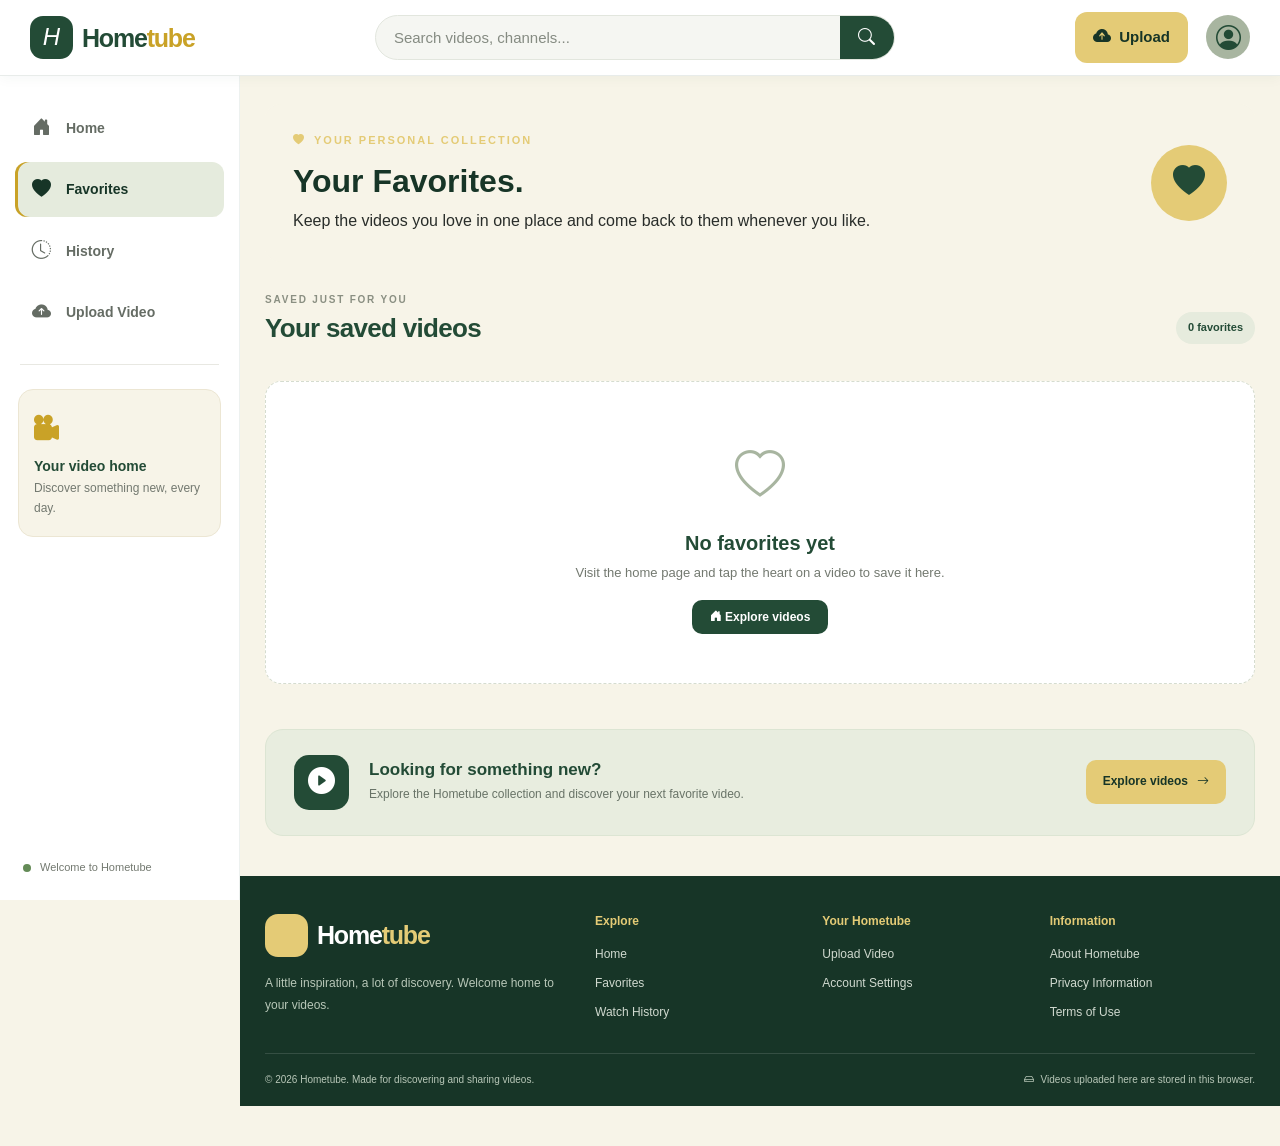
==== commit d26f0519: "History.html footer added" ====
--- a/favorites.html
+++ b/favorites.html
@@ -299,7 +299,7 @@
     <script src="https://cdn.jsdelivr.net/npm/bootstrap@5.3.3/dist/js/bootstrap.bundle.min.js"></script>
 
     <!-- Shared Video Library and Player -->
-    <script src="home.js"></script>
+    <script src="index.js"></script>
 
     <!-- Favorites Page Functionality -->
     <script src="favorites.js"></script>
